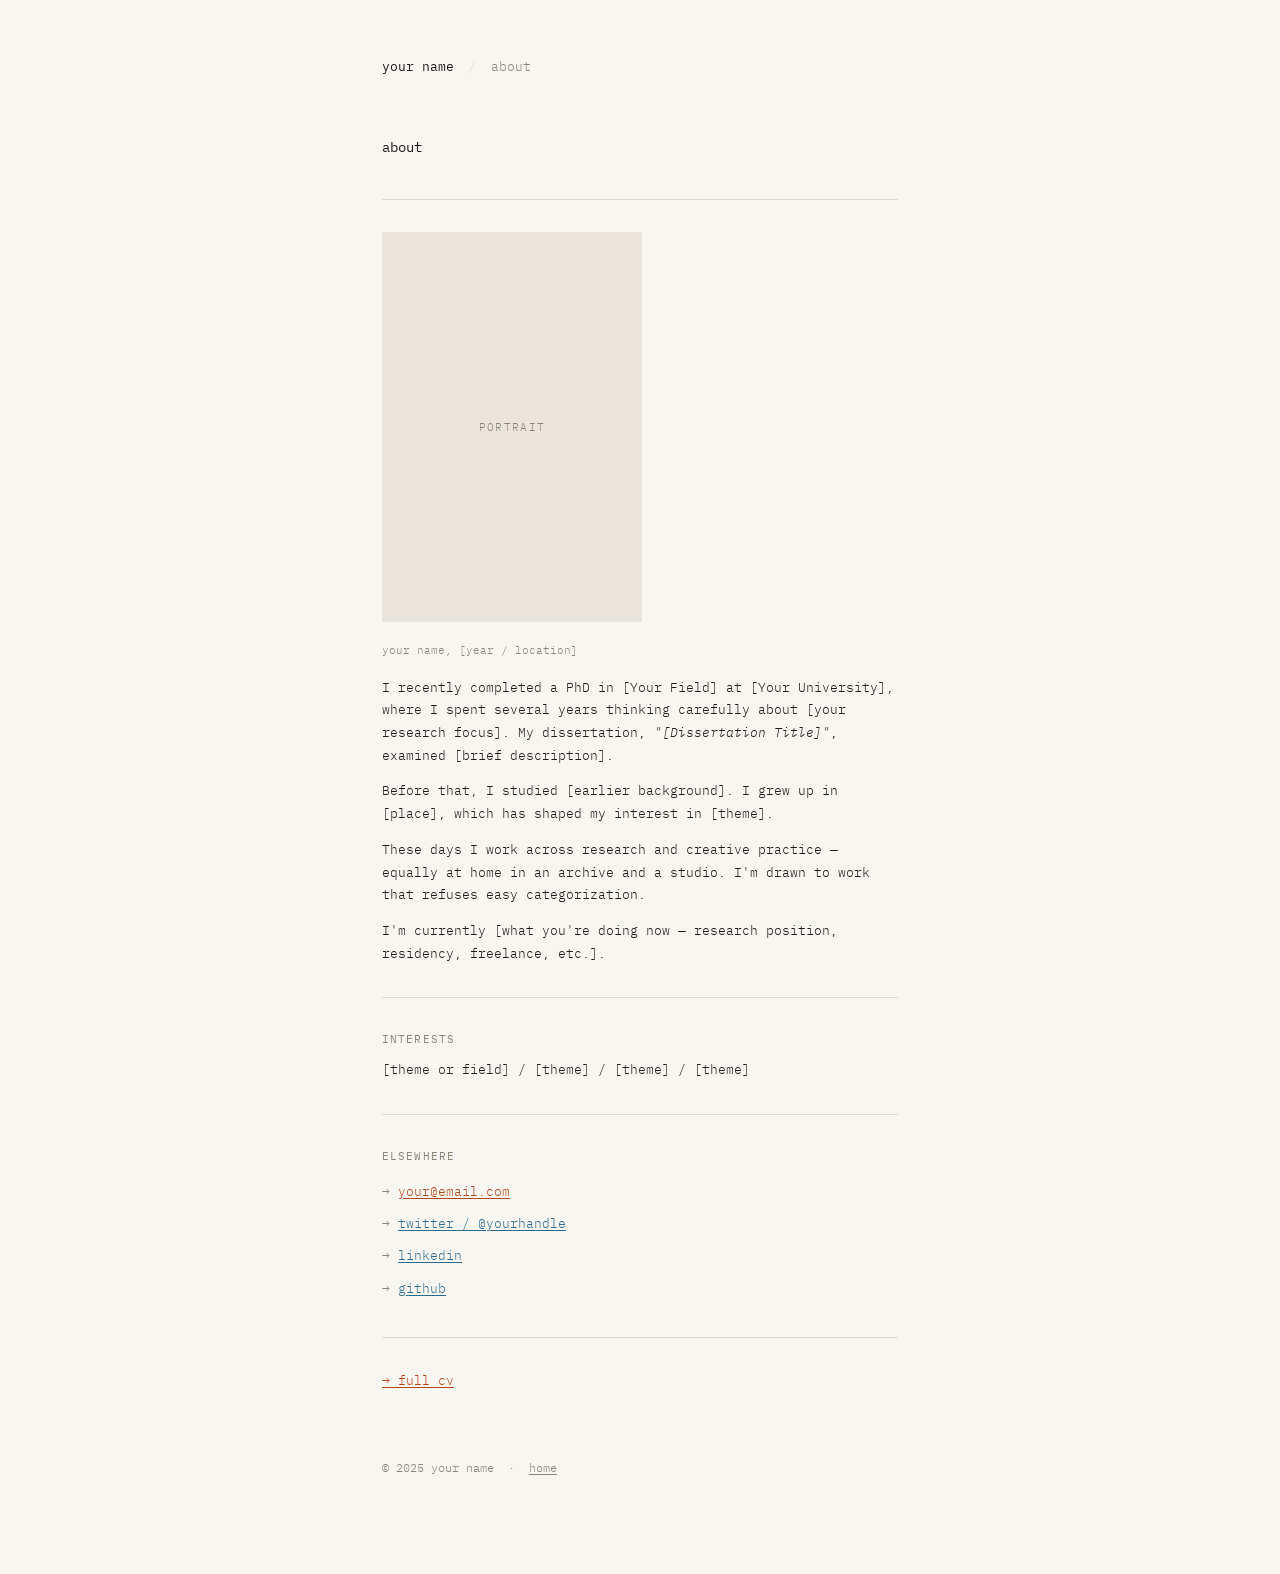
==== about.html @ ac86341d "Add files via upload" ====
<!DOCTYPE html>
<html lang="en">
<head>
  <meta charset="UTF-8"/>
  <meta name="viewport" content="width=device-width, initial-scale=1.0"/>
  <title>About — Your Name</title>
  <link rel="preconnect" href="https://fonts.googleapis.com">
  <link rel="preconnect" href="https://fonts.gstatic.com" crossorigin>
  <link href="https://fonts.googleapis.com/css2?family=IBM+Plex+Mono:ital,wght@0,300;0,400;1,300;1,400&display=swap" rel="stylesheet">
  <link rel="stylesheet" href="style.css">
</head>
<body>

  <nav class="site-nav">
    <a href="index.html" class="home">your name</a>
    <span class="sep">/</span>
    <a href="about.html">about</a>
  </nav>

  <header class="page-header">
    <h1>about</h1>
  </header>

  <hr>

  <!-- PHOTO + BIO -->
  <section>
    <div class="img-block tall" style="max-width: 260px;">
      <!-- Replace with: <img src="images/portrait.jpg" alt="Your Name"> -->
      <span>portrait</span>
    </div>
    <p class="img-caption">your name, [year / location]</p>

    <div class="prose">
      <p>
        I recently completed a PhD in [Your Field] at [Your University], where I spent several years thinking carefully about [your research focus]. My dissertation, <em>"[Dissertation Title]"</em>, examined [brief description].
      </p>
      <p>
        Before that, I studied [earlier background]. I grew up in [place], which has shaped my interest in [theme].
      </p>
      <p>
        These days I work across research and creative practice — equally at home in an archive and a studio. I'm drawn to work that refuses easy categorization.
      </p>
      <p>
        I'm currently [what you're doing now — research position, residency, freelance, etc.].
      </p>
    </div>
  </section>

  <hr>

  <!-- INTERESTS -->
  <section>
    <p class="s-label">interests</p>
    <div class="prose">
      <p>[theme or field] / [theme] / [theme] / [theme]</p>
    </div>
  </section>

  <hr>

  <!-- ELSEWHERE -->
  <section>
    <p class="s-label">elsewhere</p>
    <ul class="contact-list">
      <li><a href="mailto:your@email.com">your@email.com</a></li>
      <li><a href="https://twitter.com/yourhandle" class="ext" target="_blank">twitter / @yourhandle</a></li>
      <li><a href="https://linkedin.com/in/yourprofile" class="ext" target="_blank">linkedin</a></li>
      <li><a href="https://github.com/yourusername" class="ext" target="_blank">github</a></li>
    </ul>
  </section>

  <hr>

  <p style="font-size: 13px;">
    <a href="cv.html">→ full cv</a>
  </p>

  <footer class="site-footer">
    <p>© 2025 your name &nbsp;·&nbsp; <a href="index.html">home</a></p>
  </footer>

</body>
</html>
---- style.css ----
/* ── RESET ── */
*, *::before, *::after { box-sizing: border-box; margin: 0; padding: 0; }

/* ── TOKENS ── */
:root {
  --bg:      #F8F6F1;
  --text:    #1C1A17;
  --muted:   #8A8478;
  --rule:    #DDD9D0;
  --link:    #B5451B;       /* rust — internal nav / pages */
  --ext:     #2D6A8F;       /* slate blue — external links */
  --visited: #7A3A6E;       /* plum — visited */
  --max:     580px;
  --font:    'IBM Plex Mono', monospace;
}

/* ── BASE ── */
html { scroll-behavior: smooth; }

body {
  background: var(--bg);
  color: var(--text);
  font-family: var(--font);
  font-weight: 300;
  font-size: 14px;
  line-height: 1.75;
  padding: 3.5rem 2rem 6rem;
  max-width: var(--max);
  margin: 0 auto;
}

/* ── LINKS ── */
a               { color: var(--link); text-decoration: underline; text-underline-offset: 2px; }
a:visited       { color: var(--visited); }
a:hover         { text-decoration: none; }
a.ext           { color: var(--ext); }
a.ext:visited   { color: var(--visited); }

/* ── SITE NAV ── */
.site-nav {
  margin-bottom: 3.5rem;
  font-size: 13px;
}

.site-nav a {
  color: var(--muted);
  text-decoration: none;
}
.site-nav a:hover { color: var(--link); text-decoration: underline; }
.site-nav a.home  { color: var(--text); font-weight: 400; }
.site-nav .sep    { color: var(--rule); margin: 0 0.4rem; }

/* ── PAGE HEADER ── */
.page-header { margin-bottom: 2.5rem; }
.page-header h1 {
  font-size: 14px;
  font-weight: 400;
  margin-bottom: 0.2rem;
}
.page-header .sub { color: var(--muted); font-size: 13px; }

/* ── HR ── */
hr {
  border: none;
  border-top: 1px solid var(--rule);
  margin: 2rem 0;
}

/* ── SECTION ── */
section { margin-bottom: 2rem; }

.s-label {
  font-size: 11px;
  font-weight: 400;
  text-transform: uppercase;
  letter-spacing: 0.1em;
  color: var(--muted);
  margin-bottom: 0.6rem;
}

/* ── PROSE ── */
.prose p             { margin-bottom: 0.8rem; font-size: 13px; }
.prose p:last-child  { margin-bottom: 0; }

/* ── ENTRY LIST (CV / work rows) ── */
.entry-list { list-style: none; }

.entry {
  display: grid;
  grid-template-columns: 3.8rem 1fr;
  gap: 0 1.2rem;
  padding: 0.45rem 0;
  border-bottom: 1px solid var(--rule);
  font-size: 13px;
  align-items: baseline;
}
.entry:first-child { border-top: 1px solid var(--rule); }

.entry-year  { color: var(--muted); font-size: 12px; flex-shrink: 0; }
.entry-body  { }
.entry-sub   { color: var(--muted); font-size: 12px; }
.entry-tag   { color: var(--muted); font-size: 11px; font-style: italic; }

/* ── IMAGE BLOCK ── */
.img-block {
  width: 100%;
  aspect-ratio: 3/2;
  background: #E9E5DC;
  display: flex;
  align-items: center;
  justify-content: center;
  margin: 1.2rem 0;
}
.img-block.tall  { aspect-ratio: 2/3; }
.img-block.square { aspect-ratio: 1; }
.img-block span  { font-size: 11px; letter-spacing: 0.12em; text-transform: uppercase; color: var(--muted); }
.img-block img   { width: 100%; height: 100%; object-fit: cover; display: block; }

.img-caption {
  font-size: 11px;
  color: var(--muted);
  margin-top: 0.4rem;
  margin-bottom: 1rem;
}

/* ── ARROW LINK ── */
.arrow-link {
  font-size: 13px;
  text-decoration: none;
  color: var(--link);
  display: inline-flex;
  align-items: center;
  gap: 0.4rem;
}
.arrow-link:hover { text-decoration: underline; }
.arrow-link::before { content: '→ '; }

/* ── CONTACT LIST ── */
.contact-list { list-style: none; font-size: 13px; }
.contact-list li { padding: 0.3rem 0; }
.contact-list li::before { content: '→ '; color: var(--muted); }

/* ── FOOTER ── */
.site-footer {
  margin-top: 4rem;
  font-size: 12px;
  color: var(--muted);
}
.site-footer a { color: var(--muted); font-size: 12px; }
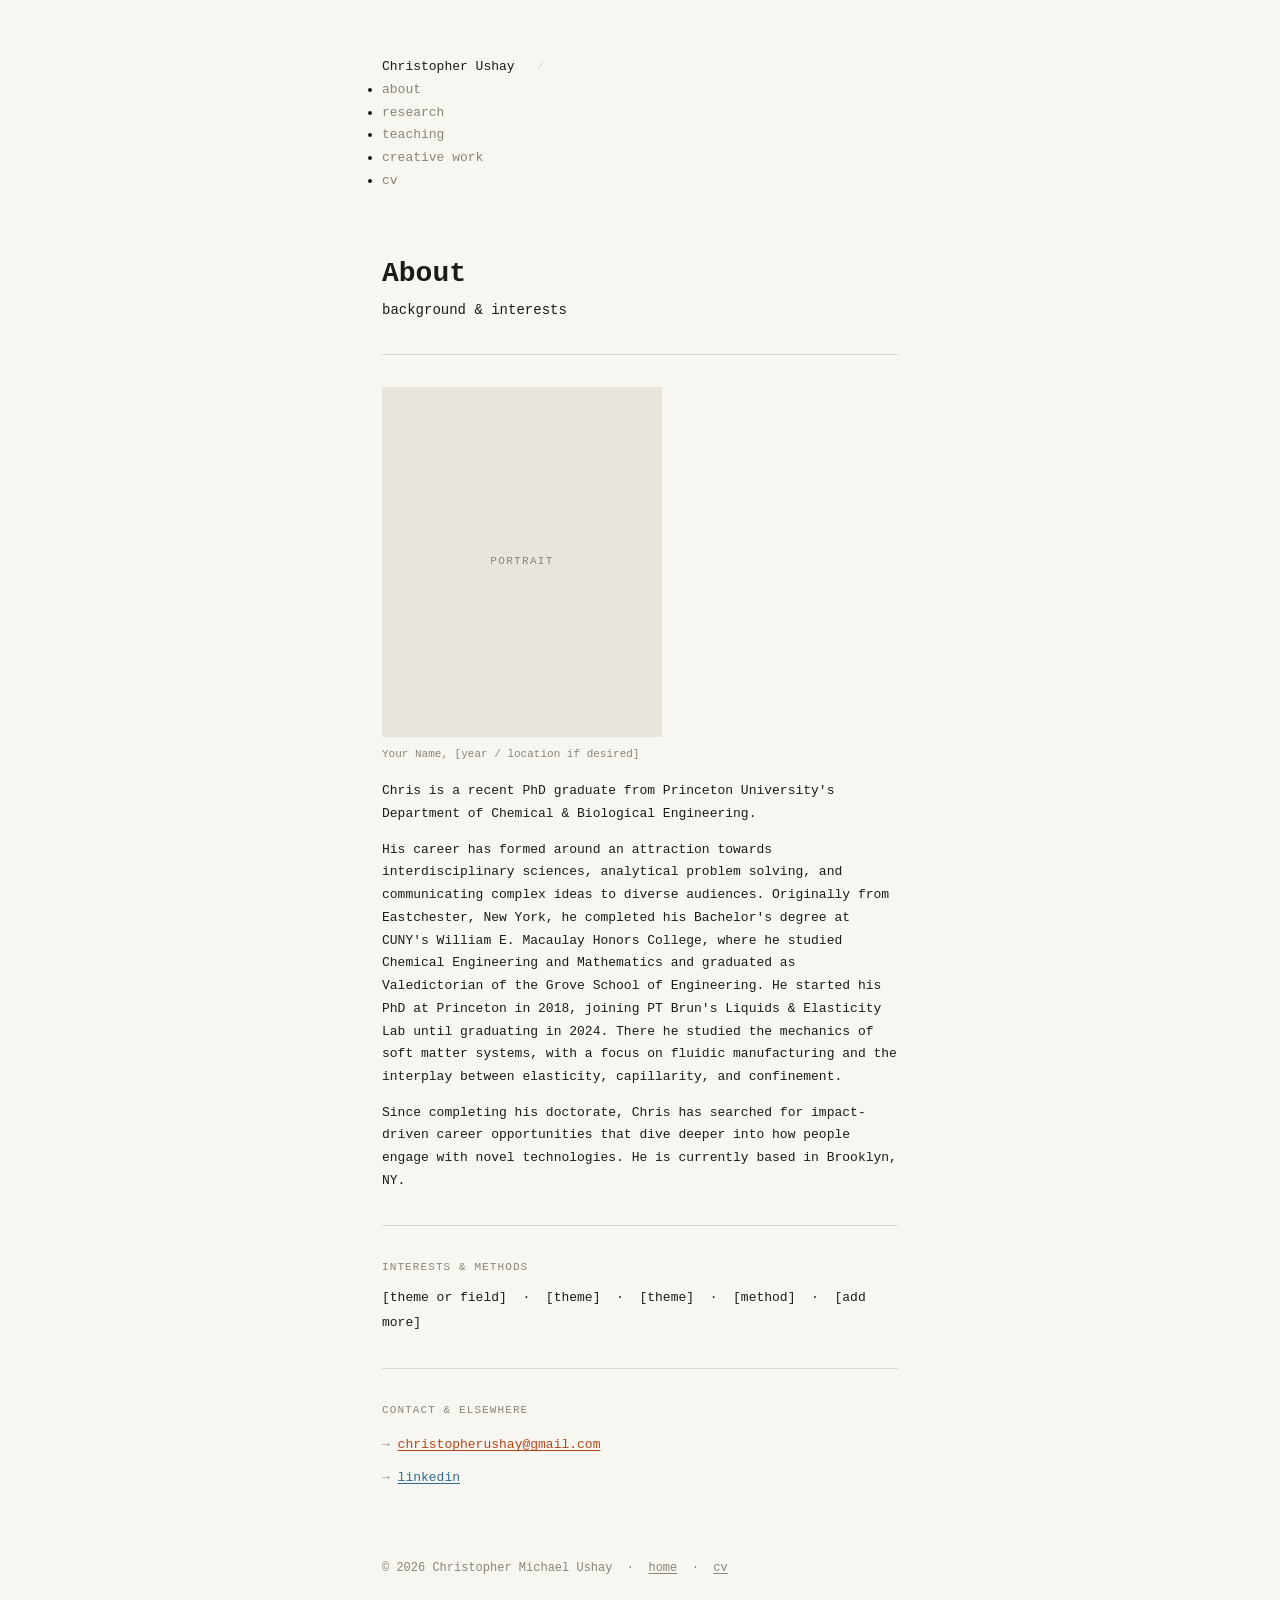
==== commit 386a25cc: "Update about.html" ====
--- a/about.html
+++ b/about.html
@@ -6,78 +6,69 @@
   <title>About — Your Name</title>
   <link rel="preconnect" href="https://fonts.googleapis.com">
   <link rel="preconnect" href="https://fonts.gstatic.com" crossorigin>
-  <link href="https://fonts.googleapis.com/css2?family=IBM+Plex+Mono:ital,wght@0,300;0,400;1,300;1,400&display=swap" rel="stylesheet">
+  <link href="https://fonts.googleapis.com/css2?family=Cormorant:ital,wght@0,300;0,400;1,300;1,400&family=Libre+Baskerville:ital@0;1&family=DM+Mono:ital,wght@0,300;0,400;1,300&display=swap" rel="stylesheet">
   <link rel="stylesheet" href="style.css">
 </head>
 <body>
 
   <nav class="site-nav">
-    <a href="index.html" class="home">your name</a>
-    <span class="sep">/</span>
-    <a href="about.html">about</a>
+    <a href="index.html" class="home">Christopher Ushay</a>
+    <span class="sep">&nbsp;/</span>
+    <ul class="links">
+      <li><a href="about.html" class="active">about</a></li>
+      <li><a href="research.html">research</a></li>
+      <li><a href="teaching.html">teaching</a></li>
+      <li><a href="creative.html">creative work</a></li>
+      <li><a href="cv.html">cv</a></li>
+    </ul>
   </nav>
 
-  <header class="page-header">
-    <h1>about</h1>
-  </header>
+  <h1 class="page-title">About</h1>
+  <p class="page-sub">background &amp; interests</p>
 
   <hr>
 
-  <!-- PHOTO + BIO -->
-  <section>
-    <div class="img-block tall" style="max-width: 260px;">
-      <!-- Replace with: <img src="images/portrait.jpg" alt="Your Name"> -->
-      <span>portrait</span>
-    </div>
-    <p class="img-caption">your name, [year / location]</p>
+  <!-- PORTRAIT -->
+  <div class="img-block" style="aspect-ratio: 4/5; max-width: 280px; margin-bottom: 0.5rem;">
+    <!-- Replace with: <img src="images/portrait.jpg" alt="Your Name"> -->
+    <span>portrait</span>
+  </div>
+  <p class="img-caption">Your Name, [year / location if desired]</p>
 
-    <div class="prose">
-      <p>
-        I recently completed a PhD in [Your Field] at [Your University], where I spent several years thinking carefully about [your research focus]. My dissertation, <em>"[Dissertation Title]"</em>, examined [brief description].
-      </p>
-      <p>
-        Before that, I studied [earlier background]. I grew up in [place], which has shaped my interest in [theme].
-      </p>
-      <p>
-        These days I work across research and creative practice — equally at home in an archive and a studio. I'm drawn to work that refuses easy categorization.
-      </p>
-      <p>
-        I'm currently [what you're doing now — research position, residency, freelance, etc.].
-      </p>
-    </div>
+  <!-- BIO -->
+  <div class="prose" style="margin-bottom: 2rem;">
+    <p>
+      Chris is a recent PhD graduate from Princeton University's Department of Chemical & Biological Engineering. 
+    </p>
+    <p>
+      His career has formed around an attraction towards interdisciplinary sciences, analytical problem solving, and communicating complex ideas to diverse audiences. Originally from Eastchester, New York, he completed his Bachelor's degree at CUNY's William E. Macaulay Honors College, where he studied Chemical Engineering and Mathematics and graduated as Valedictorian of the Grove School of Engineering. He started his PhD at Princeton in 2018, joining PT Brun's Liquids & Elasticity Lab until graduating in 2024. There he studied the mechanics of soft matter systems, with a focus on fluidic manufacturing and the interplay between elasticity, capillarity, and confinement.
+    </p>
+    <p>
+      Since completing his doctorate, Chris has searched for impact-driven career opportunities that dive deeper into how people engage with novel technologies. He is currently based in Brooklyn, NY.
+    </p>
+  </div>
+
+  <hr>
+
+  <section style="margin-bottom: 2rem;">
+    <p class="s-label">interests &amp; methods</p>
+    <p style="font-size: 13px; color: var(--mid); line-height: 1.9;">
+      [theme or field] &nbsp;·&nbsp; [theme] &nbsp;·&nbsp; [theme] &nbsp;·&nbsp; [method] &nbsp;·&nbsp; [add more]
+    </p>
   </section>
 
   <hr>
 
-  <!-- INTERESTS -->
   <section>
-    <p class="s-label">interests</p>
-    <div class="prose">
-      <p>[theme or field] / [theme] / [theme] / [theme]</p>
-    </div>
-  </section>
-
-  <hr>
-
-  <!-- ELSEWHERE -->
-  <section>
-    <p class="s-label">elsewhere</p>
+    <p class="s-label">contact &amp; elsewhere</p>
     <ul class="contact-list">
-      <li><a href="mailto:your@email.com">your@email.com</a></li>
-      <li><a href="https://twitter.com/yourhandle" class="ext" target="_blank">twitter / @yourhandle</a></li>
-      <li><a href="https://linkedin.com/in/yourprofile" class="ext" target="_blank">linkedin</a></li>
-      <li><a href="https://github.com/yourusername" class="ext" target="_blank">github</a></li>
+      <li><a href="mailto:christopherushay@gmail.com">christopherushay@gmail.com</a></li>
+      <li><a href="https://linkedin.com/in/christopherushay" class="ext" target="_blank">linkedin</a></li>
     </ul>
   </section>
 
-  <hr>
-
-  <p style="font-size: 13px;">
-    <a href="cv.html">→ full cv</a>
-  </p>
-
   <footer class="site-footer">
-    <p>© 2025 your name &nbsp;·&nbsp; <a href="index.html">home</a></p>
+    <p>© 2026 Christopher Michael Ushay &nbsp;·&nbsp; <a href="index.html">home</a> &nbsp;·&nbsp; <a href="cv.html">cv</a></p>
   </footer>
 
 </body>
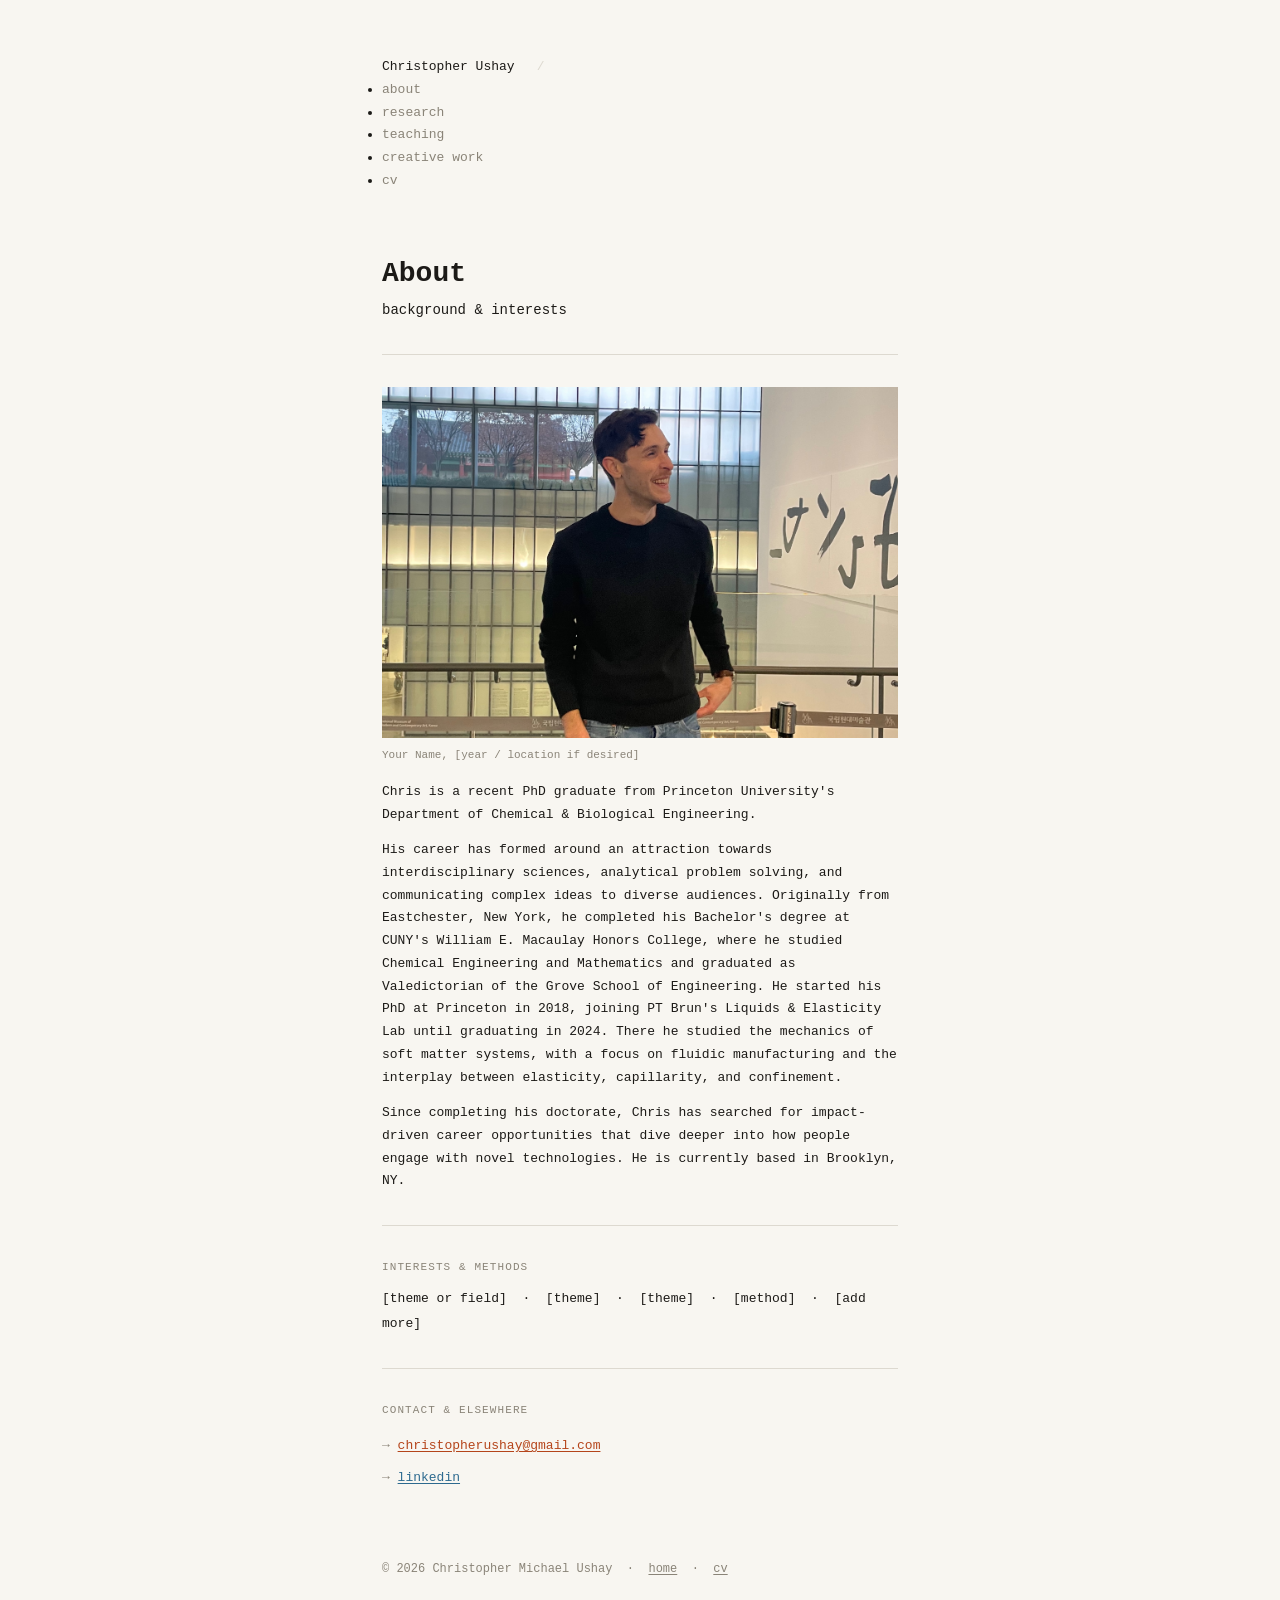
==== commit 9129f8ec: "Update about.html" ====
--- a/about.html
+++ b/about.html
@@ -29,9 +29,10 @@
   <hr>
 
   <!-- PORTRAIT -->
-  <div class="img-block" style="aspect-ratio: 4/5; max-width: 280px; margin-bottom: 0.5rem;">
-    <!-- Replace with: <img src="images/portrait.jpg" alt="Your Name"> -->
-    <span>portrait</span>
+  <!-- <div class="img-block" style="aspect-ratio: 4/5; max-width: 280px; margin-bottom: 0.5rem;"> -->
+  <div class="img-block" style="margin-bottom: 0.5rem;">
+    <!-- Replace with: <img src="images/portrait.jpeg" alt="Headshot"> -->
+    <span><img src="images/portrait.jpeg" alt="Headshot"></span>
   </div>
   <p class="img-caption">Your Name, [year / location if desired]</p>
 
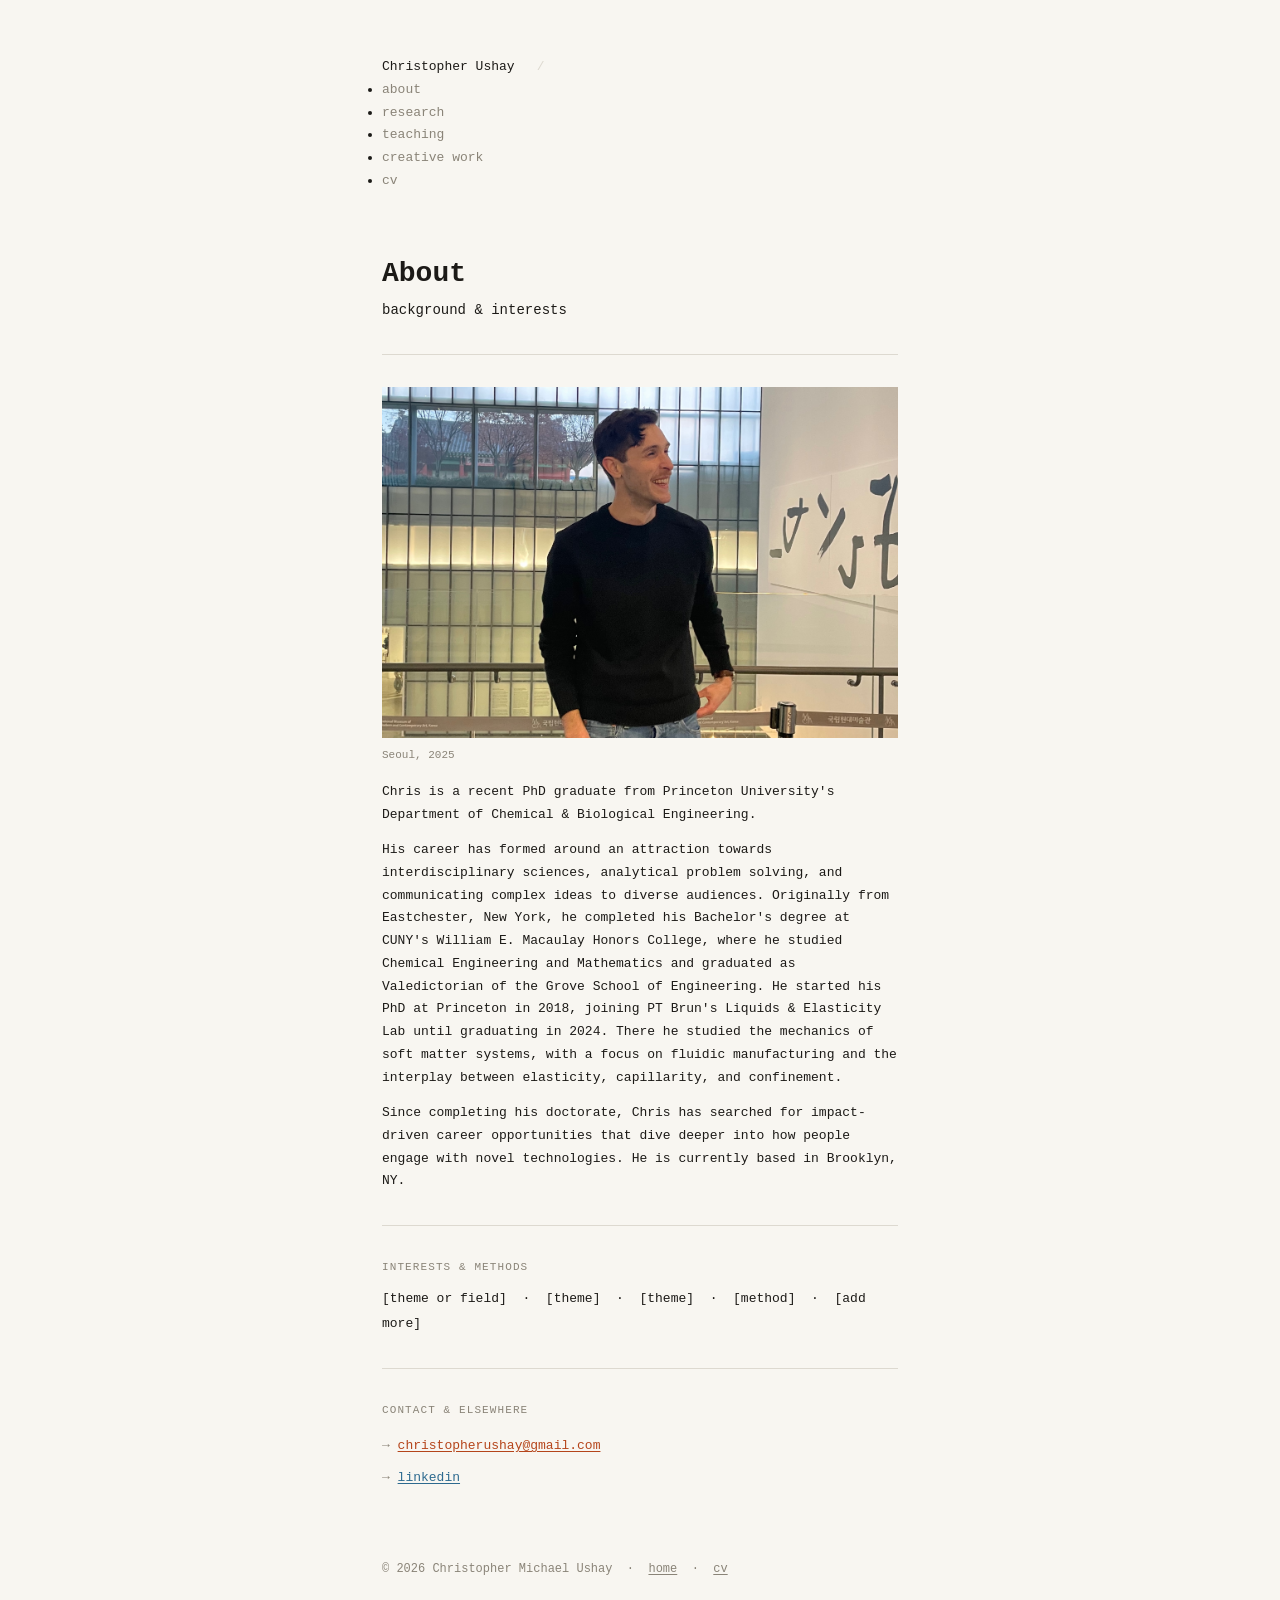
==== commit 7ae73625: "Update about.html" ====
--- a/about.html
+++ b/about.html
@@ -34,7 +34,7 @@
     <!-- Replace with: <img src="images/portrait.jpeg" alt="Headshot"> -->
     <span><img src="images/portrait.jpeg" alt="Headshot"></span>
   </div>
-  <p class="img-caption">Your Name, [year / location if desired]</p>
+  <p class="img-caption">Seoul, 2025</p>
 
   <!-- BIO -->
   <div class="prose" style="margin-bottom: 2rem;">
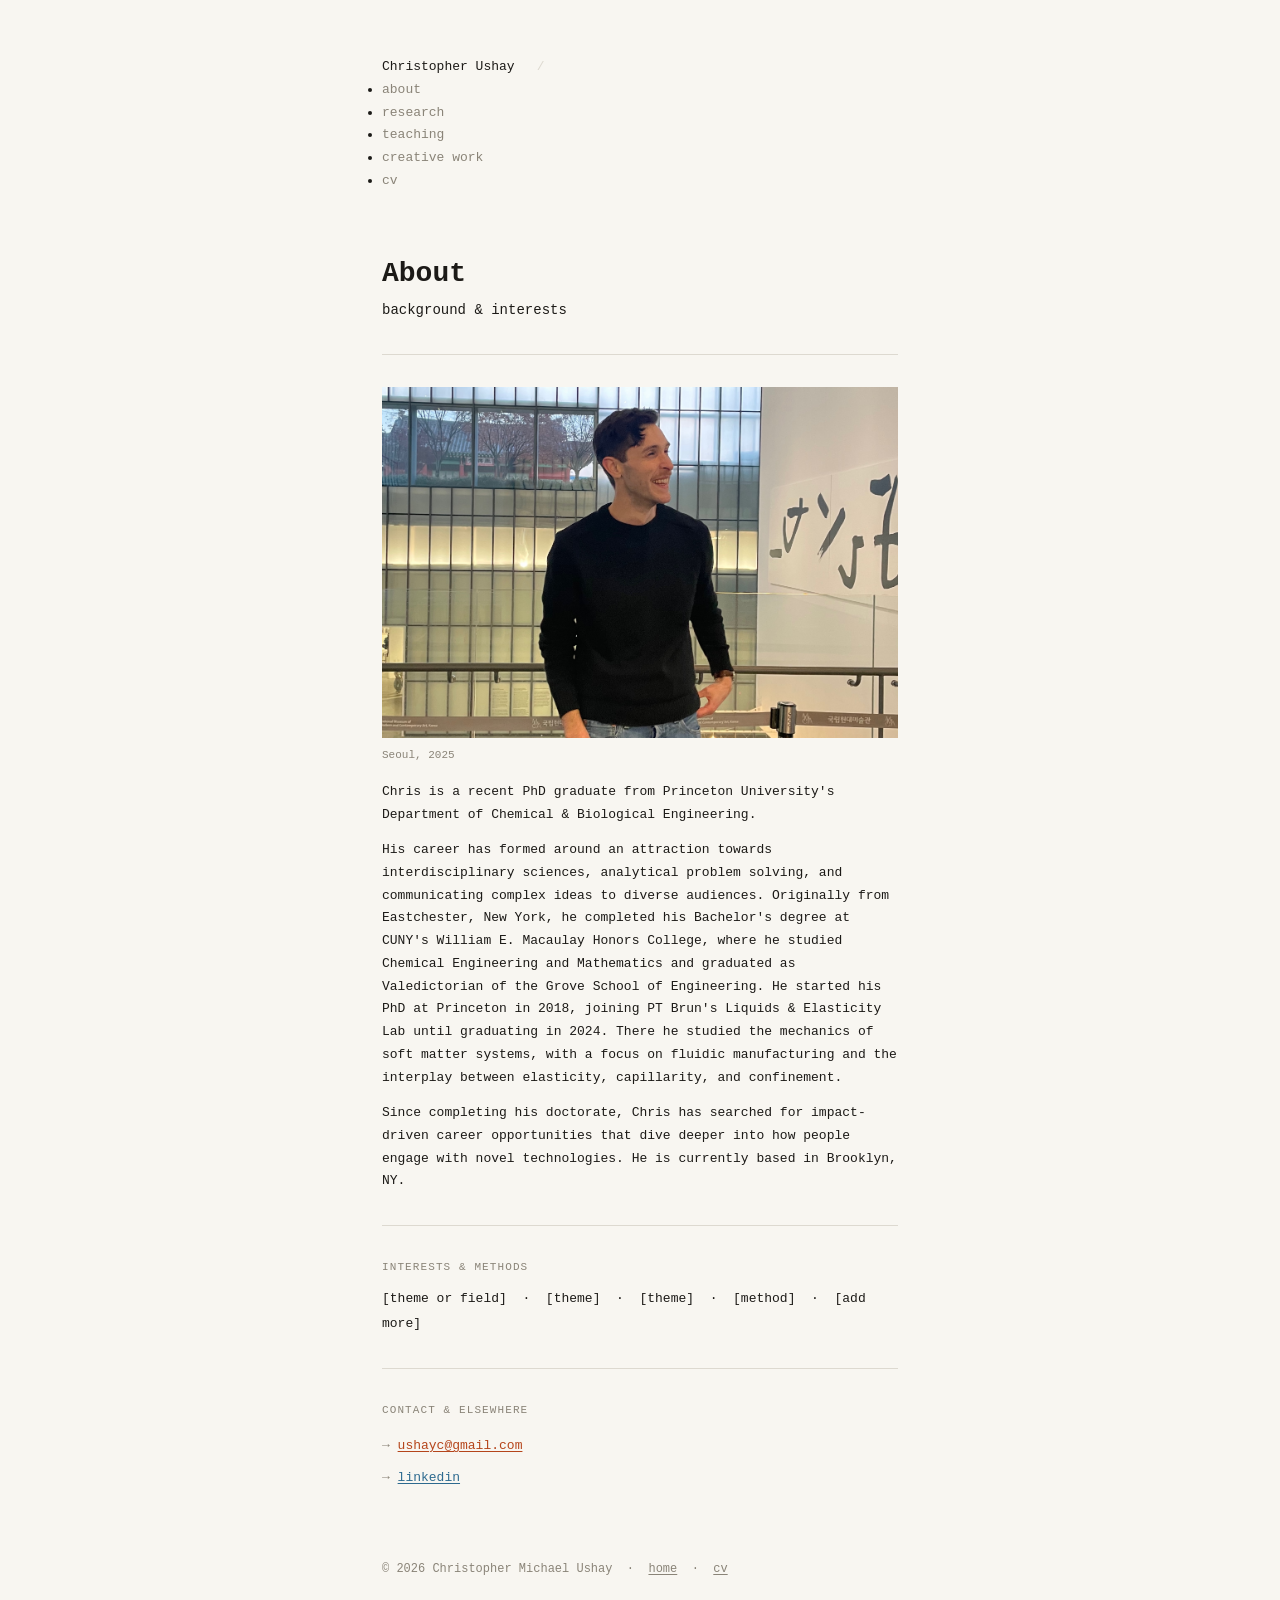
==== commit b019c805: "Update about.html" ====
--- a/about.html
+++ b/about.html
@@ -3,7 +3,7 @@
 <head>
   <meta charset="UTF-8"/>
   <meta name="viewport" content="width=device-width, initial-scale=1.0"/>
-  <title>About — Your Name</title>
+  <title>About — Christopher Ushay</title>
   <link rel="preconnect" href="https://fonts.googleapis.com">
   <link rel="preconnect" href="https://fonts.gstatic.com" crossorigin>
   <link href="https://fonts.googleapis.com/css2?family=Cormorant:ital,wght@0,300;0,400;1,300;1,400&family=Libre+Baskerville:ital@0;1&family=DM+Mono:ital,wght@0,300;0,400;1,300&display=swap" rel="stylesheet">
@@ -63,7 +63,7 @@
   <section>
     <p class="s-label">contact &amp; elsewhere</p>
     <ul class="contact-list">
-      <li><a href="mailto:christopherushay@gmail.com">christopherushay@gmail.com</a></li>
+      <li><a href="mailto:ushayc@gmail.com">ushayc@gmail.com</a></li>
       <li><a href="https://linkedin.com/in/christopherushay" class="ext" target="_blank">linkedin</a></li>
     </ul>
   </section>
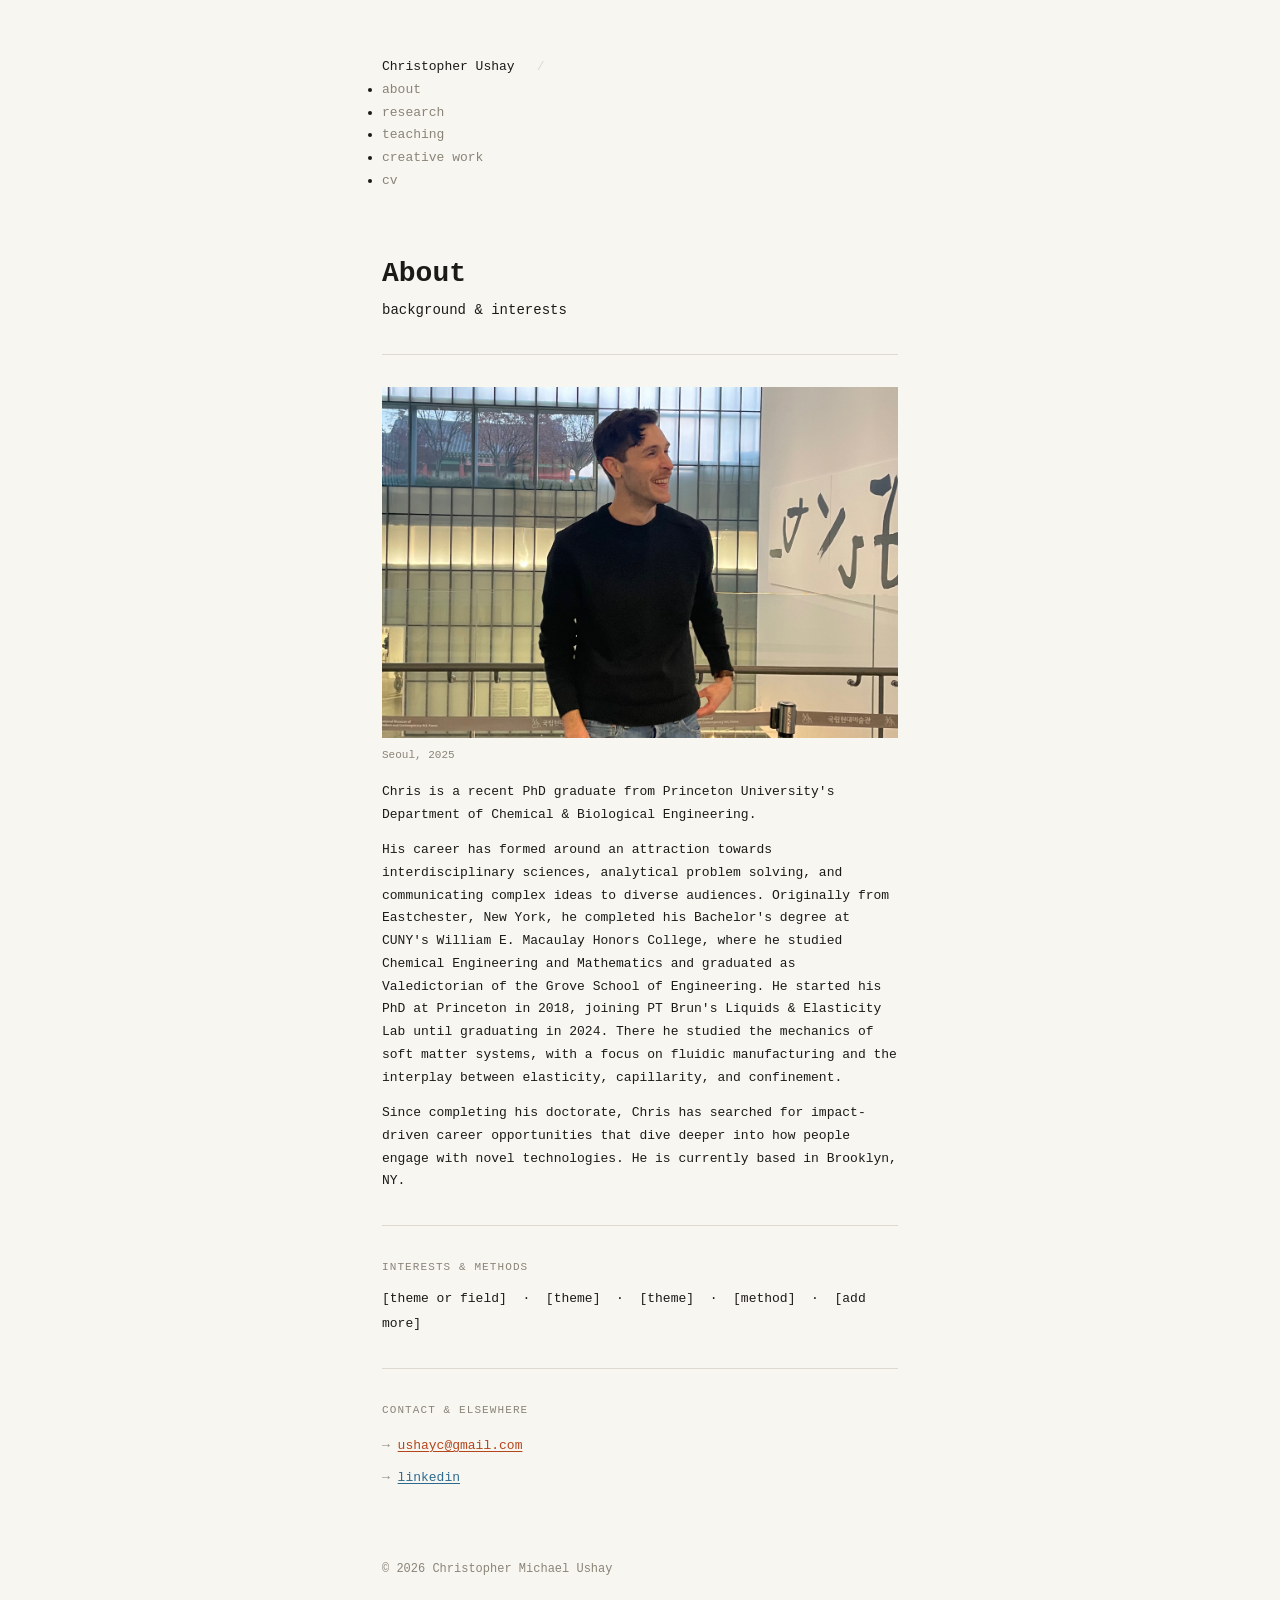
==== commit a2f301c2: "Update about.html" ====
--- a/about.html
+++ b/about.html
@@ -69,7 +69,7 @@
   </section>
 
   <footer class="site-footer">
-    <p>© 2026 Christopher Michael Ushay &nbsp;·&nbsp; <a href="index.html">home</a> &nbsp;·&nbsp; <a href="cv.html">cv</a></p>
+    <p>© 2026 Christopher Michael Ushay</p>
   </footer>
 
 </body>
